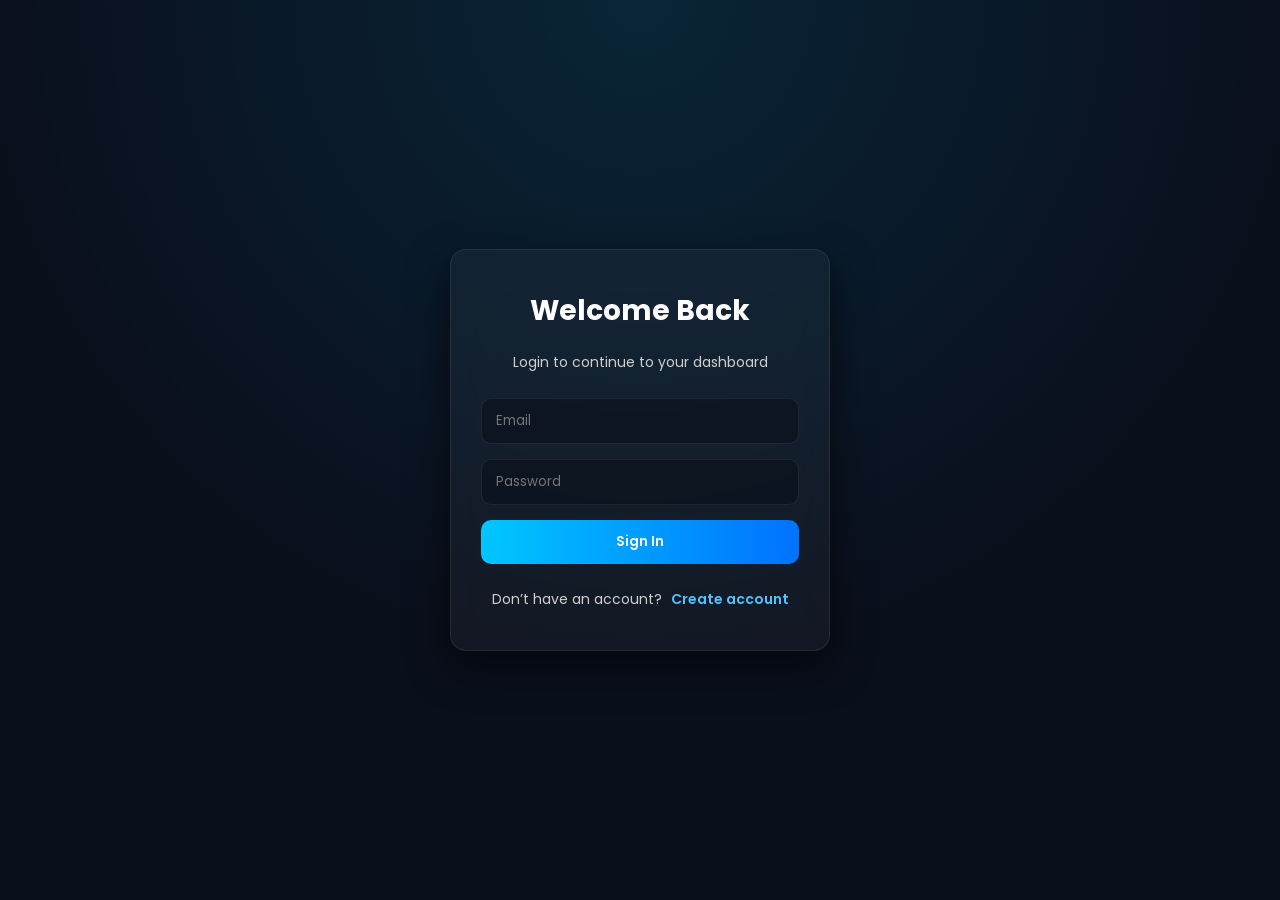
==== docs/index.html @ 25e762ab "Move frontend into docs for GitHub Pages" ====
<!DOCTYPE html>
<html lang="en">

<head>
  <meta charset="UTF-8">
  <meta name="viewport" content="width=device-width, initial-scale=1.0">
  <title>David Segwapa | Full-Stack Software Engineer</title>

  <link href="https://fonts.googleapis.com/css2?family=Poppins:wght@300;400;500;600;700&display=swap" rel="stylesheet">
  <link rel="stylesheet" href="styles.css">
</head>

<body>

<!-- ================= AUTH SCREEN ================= -->
<div id="authScreen" class="auth-body" style="display:flex;">

  <div class="auth-container">

    <!-- LOGIN -->
    <div class="auth-box" id="loginBox">

      <h2>Welcome Back</h2>
      <p class="auth-subtext">Login to continue to your dashboard</p>

      <input type="email" id="loginEmail" placeholder="Email">
      <input type="password" id="loginPassword" placeholder="Password">

      <button onclick="login()">Sign In</button>

      <div class="auth-switch">
        <p>
          Don’t have an account?
          <a href="#" onclick="showSignup()">Create account</a>
        </p>
      </div>

    </div>

    <!-- SIGNUP -->
    <div class="auth-box" id="signupBox" style="display:none;">

      <h2>Create Account</h2>
      <p class="auth-subtext">Join and start building with David</p>

      <input type="text" id="signupName" placeholder="Full Name">
      <input type="email" id="signupEmail" placeholder="Email">
      <input type="password" id="signupPassword" placeholder="Password">

      <button onclick="signup()">Create Account</button>

      <div class="auth-switch">
        <p>
          Already have an account?
          <a href="#" onclick="showLogin()">Sign in</a>
        </p>
      </div>

    </div>

  </div>
</div>

<!-- ================= MAIN SITE ================= -->
<div id="mainSite" style="display:none;">

<header>
  <div class="logo">
    <img src="Images/ChatGPT Image Mar 22, 2026, 08_32_22 PM.png" alt="DavidDev Logo">
  </div>

  <nav id="nav">
    <a href="#home">Home</a>
    <a href="#skills">Skills</a>
    <a href="#projects">Projects</a>
    <a href="#about">About</a>
    <a href="#expertise">Expertise</a>
    <a href="#hire">Contact</a>

    <a href="#" onclick="logout()">Logout</a>
  </nav>

  <div id="overlay"></div>
  <div class="menu-toggle" id="menu-toggle">☰</div>
</header>

<!-- HERO -->
<section class="hero" id="home">
  <div class="content">
    <p class="hero-intro">Hello, I'm</p>
    <h1 class="hero-name">David Segwapa</h1>
    <h2 class="hero-role">
      I am a <span id="typing"></span>
    </h2>

    <p class="scroll-text">
      I build scalable and efficient software solutions across web, desktop, and cloud platforms.
      With a Bachelor of Information Technology, I focus on building real-world systems that are fast, clean, and scalable.
    </p>

    <div class="cta">
      <a href="#hire" class="btn gradient">Hire Me</a>
      <a href="#" class="btn gradient" id="cvBtn">Download CV</a>
    </div>
  </div>

  <div class="scroll-indicator">↓ Scroll</div>
</section>

<!-- CV MODAL -->
<div id="cvModal" class="modal">
  <div class="modal-content">
    <span class="close">&times;</span>
    <h3>What would you like to do?</h3>
    <div class="modal-buttons">
      <a href="Documents/David Segwapa Resume.pdf" download class="btn gradient modal-btn">Download CV</a>
      <a href="Documents/David Segwapa Resume.pdf" target="_blank" class="btn gradient modal-btn">See CV</a>
    </div>
  </div>
</div>

<!-- SKILLS -->
<section class="skills-section" id="skills">

  <div class="skills-sidebar">
    <h2>Core Areas</h2>
    <a href="#core">Core Technologies</a>
    <a href="#fullstack">Full-Stack Development</a>
    <a href="#frontend">Frontend Development</a>
    <a href="#backend">Backend Systems & APIs</a>
    <a href="#data">Data & Databases</a>
    <a href="#hire">Contact</a>
  </div>

  <div class="skills-content">

    <!-- ✅ CORE AREA RESTORED EXACTLY -->
    <div class="skill-block" id="core">
      <h3>Core Technologies</h3>
      <p>
        I specialize in modern development technologies used in real-world software engineering environments. My foundation includes JavaScript, HTML, and CSS for building interactive and responsive user interfaces, along with C# and .NET for building structured backend systems and enterprise-level applications.<br><br>

        I also use Python for automation, scripting, and problem-solving tasks, which allows me to approach development from both frontend and backend perspectives. This combination helps me understand how full systems interact from user input to server processing and data storage.
      </p>
    </div>

    <!-- FULLSTACK -->
    <div class="skill-block" id="fullstack">
      <h3>Full-Stack Development</h3>
      <p>
        I develop complete end-to-end applications that connect frontend interfaces with backend systems and databases. My focus is on building applications that are functional, scalable, and maintainable.<br><br>

        Using Node.js and REST APIs, I ensure smooth communication between client-side applications and backend services. I structure my applications in a modular way so they are easy to expand, debug, and deploy in real-world environments.
      </p>
    </div>

    <!-- FRONTEND -->
    <div class="skill-block" id="frontend">
      <h3>Frontend Development (UI/UX)</h3>
      <p>
        I build modern, responsive, and visually appealing user interfaces using HTML, CSS, and JavaScript. My focus is on clean design, usability, and ensuring that applications work smoothly across all devices and screen sizes.<br><br>

        I pay close attention to layout structure, spacing, typography, and user experience. My goal is to create interfaces that feel intuitive, fast, and visually professional while maintaining strong performance.
      </p>
    </div>

    <!-- BACKEND -->
    <div class="skill-block" id="backend">
      <h3>Backend Systems & APIs</h3>
      <p>
        I design and develop backend systems using Node.js, C#, and .NET frameworks. These systems handle business logic, authentication, data processing, and communication between frontend and databases.<br><br>

        I build RESTful APIs that allow applications to communicate efficiently and securely. My backend approach focuses on performance, structure, scalability, and reliability in production environments.
      </p>
    </div>

    <!-- DATA -->
    <div class="skill-block" id="data">
      <h3>Data & Databases</h3>
      <p>
        I work with both structured and unstructured data using MySQL, SQL Server, and MongoDB. I design database structures that are optimized for performance, scalability, and data integrity.<br><br>

        In addition, I have experience with Power BI and data analysis, allowing me to transform raw data into meaningful insights and visual reports that support decision-making and business intelligence.
      </p>
    </div>

  </div>
</section>

<!-- ================= CONTACT (UNCHANGED EXACTLY) ================= -->
<section class="hire-section" id="hire">

  <div class="hire-container">

    <h2 class="hire-title">Hire David</h2>

    <p class="hire-value">
      Let’s build something impactful together — I’m ready when you are.
    </p>

    <div class="hire-status-card">
      <p>🟢 Available Now</p>
      <p>⏱️ Response Time: Usually within 24 hours</p>
      <p>📍 Pretoria, South Africa (Remote Friendly)</p>
    </div>

    <div class="hire-contact-buttons">
      <a href="mailto:kgothatsodavisegwapa2003@gmail.com?subject=Hiring Inquiry&body=Hi David,%0A%0AI’d like to work with you." class="btn gradient">
        Email Me
      </a>

      <a href="https://wa.me/27795946833" target="_blank" class="btn gradient">
        WhatsApp
      </a>

      <a href="https://linkedin.com" target="_blank" class="btn gradient">
        View LinkedIn
      </a>
    </div>

    <!-- SCHEDULE CALL (UNCHANGED EXACTLY) -->
    <div class="book-call-form-container">

      <form id="callForm" class="book-call-form">

        <h3>Schedule a Call</h3>

        <input type="text" id="callName" placeholder="Your Name" required>
        <input type="email" id="callEmail" placeholder="Your Email" required>

        <div class="form-row">
          <input type="date" id="callDate" required>
          <input type="time" id="callTime" required>
        </div>

        <button type="submit" class="btn gradient schedule-btn">
          Schedule Call
        </button>

      </form>

    </div>

  </div>

</section>

</div>

<script src="script.js"></script>

</body>
</html>
---- docs/styles.css ----
/* =========================
   BASE RESET + GLOBAL
========================= */
* {
  margin: 0;
  padding: 0;
  box-sizing: border-box;
  font-family: 'Poppins', sans-serif;
}

html {
  scroll-behavior: smooth;
  scroll-padding-top: 140px;
}

body {
  background: #0a0f1c;
  color: white;
  overflow-x: hidden;
}

/* =========================
   HEADER / NAVBAR (FIXED CENTER)
========================= */
header {
  display: flex;
  justify-content: space-between;
  align-items: center;
  padding: 25px 80px;
  position: fixed;
  width: 100%;
  z-index: 1002;
  background: rgba(10,15,28,0.6);
  backdrop-filter: blur(10px);
}

.logo {
  flex: 1;
}

.logo img {
  height: 50px;
  width: auto;
}

nav {
  display: flex;
  align-items: center;
  justify-content: center;
  flex: 1;
}

nav a {
  margin: 0 20px;
  text-decoration: none;
  color: #cfcfcf;
  font-size: 15px;
  transition: 0.3s;
}

nav a:hover {
  color: #00c6ff;
  transform: translateX(5px);
}

.buttons {
  flex: 1;
  display: flex;
  justify-content: flex-end;
}

.btn {
  padding: 10px 24px;
  border-radius: 10px;
  border: 1px solid rgba(255,255,255,0.3);
  background: transparent;
  color: white;
  text-decoration: none;
  transition: 0.3s;
}

.btn.primary {
  background: linear-gradient(45deg, #00c6ff, #0072ff);
  border: none;
}

.btn:hover {
  transform: translateY(-3px);
  box-shadow: 0 6px 16px rgba(0,0,0,0.4);
}

.menu-toggle {
  display: none;
  font-size: 26px;
  cursor: pointer;
  color: #fff;
  z-index: 1003;
}

/* =========================
   HERO SECTION
========================= */
.hero {
  height: 100vh;
  display: flex;
  align-items: center;
  justify-content: center;
  text-align: center;
  background: url('Images/4k-tech-ulcajgzzc25jlrgi.jpg') no-repeat center/cover;
  position: relative;
  padding: 20px;
}

.hero::after {
  content: '';
  position: absolute;
  inset: 0;
  background: rgba(0,0,0,0.75);
}

.content {
  position: relative;
  z-index: 2;
  max-width: 900px;
  display: flex;
  flex-direction: column;
  align-items: center;
  gap: 25px;
}

.hero-intro {
  font-size: 16px;
  color: #ccc;
}

.hero-name {
  font-size: 72px;
}

.hero-role {
  font-size: 36px;
}

#typing {
  display: inline-block;
  width: 18ch;
  max-width: 100%;
  text-align: left;
  white-space: nowrap;
  font-weight: 600;
}

.content p {
  font-size: 18px;
  color: #dcdcdc;
  line-height: 1.8;
  max-width: 700px;
}

.cta {
  display: flex;
  gap: 15px;
  justify-content: center;
}

.btn.gradient {
  background: linear-gradient(135deg, #4fc3ff, #1e90ff);
  color: white;
  padding: 12px 18px;
  border-radius: 8px;
  border: none;
  font-weight: 500;
  min-width: 140px;
  text-align: center;
  transition: 0.3s;
}

.btn.gradient:hover {
  transform: translateY(-2px);
  box-shadow: 0 0 18px rgba(79, 195, 255, 0.4);
}

.scroll-indicator {
  position: absolute;
  bottom: 20px;
  left: 50%;
  transform: translateX(-50%);
  opacity: 0.8;
  font-size: 14px;
}

/* =========================
   SKILLS SECTION
========================= */
.skills-section {
  display: flex;
  gap: 80px;
  max-width: 1600px;
  margin: 0 auto;
  padding: 120px 5%;
  align-items: flex-start;
  justify-content: center;
}

/* CLEAN SIDEBAR */
.skills-sidebar {
  position: sticky;
  top: 160px;
  min-width: 260px;
  background: transparent;
  border-radius: 0;
  padding: 0;
  box-shadow: none;
}

.skills-sidebar h2 {
  font-size: 20px;
  margin-bottom: 20px;
  color: #00c6ff;
}

.skills-sidebar a {
  display: block;
  padding: 10px 0;
  color: #cfcfcf;
  text-decoration: none;
  transition: 0.3s;
}

.skills-sidebar a:hover {
  color: #fff;
  transform: translateX(10px);
}

.skills-sidebar a.active {
  color: #00c6ff;
  font-weight: 600;
  transform: translateX(10px);
}

/* CONTENT */
.skills-content {
  flex: 1;
  display: flex;
  flex-direction: column;
  align-items: center;
}

.skill-block {
  width: 100%;
  max-width: 900px;
  margin-bottom: 100px;
  padding-bottom: 60px;
  border-bottom: 1px solid rgba(255,255,255,0.08);
  opacity: 0;
  transform: translateY(40px);
  transition: 0.8s ease;
}

.skill-block.show {
  opacity: 1;
  transform: translateY(0);
}

.skill-block h3 {
  font-size: 30px;
  margin-bottom: 20px;
}

.skill-block p {
  font-size: 16px;
  line-height: 1.9;
  color: #dcdcdc;
}

/* =========================
   SCROLL PROGRESS BAR
========================= */
body::before {
  content: "";
  position: fixed;
  top: 0;
  left: 0;
  width: 4px;
  height: var(--scroll, 0%);
  background: linear-gradient(180deg, #00c6ff, #0072ff);
  z-index: 9999;
}

/* =========================
   MODAL POPUP
========================= */
.modal {
  display: none; /* hidden by default */
  position: fixed;
  z-index: 2000;
  left: 0;
  top: 0;
  width: 100%;
  height: 100%;
  overflow: auto;
  background: rgba(0,0,0,0.7);
  backdrop-filter: blur(5px);
}

.modal-content {
  background-color: #0a0f1ca8;
  margin: auto; /* vertically & horizontally centered */
  top: 50%;
  transform: translateY(0);
  padding: 30px 20px;
  border-radius: 12px;
  width: 90%;
  max-width: 400px;
  text-align: center;
  color: white;
  box-shadow: 0 10px 40px rgba(0,0,0,0.6);
}

.modal-content h3 {
  margin-bottom: 25px;
  color: #ffffff;
}

.modal-buttons {
  display: flex;
  flex-direction: row;
  gap: 15px;
  justify-content: center;
}

.modal-buttons a {
  text-decoration: none;
  padding: 12px;
  border-radius: 8px;
  background: linear-gradient(135deg, #4fc3ff, #1e90ff);
  color: white;
  font-weight: 500;
  flex: 1; /* equal width */
  text-align: center;
  transition: 0.3s;
}

.modal-buttons a:hover {
  transform: translateY(-2px);
  box-shadow: 0 0 18px rgba(79,195,255,0.4);
}

.close {
  position: absolute;
  top: 15px;
  right: 20px;
  font-size: 28px;
  font-weight: bold;
  color: #fff;
  cursor: pointer;
}

/* =========================
   MOBILE STYLES
========================= */
@media(max-width: 900px){
  header {
    padding: 20px;
  }

  .menu-toggle {
    display: block;
  }

  .buttons {
    display: none;
  }

  nav {
    position: fixed;
    top: 60px;
    right: -60%;
    width: 60%;
    max-width: 150px;
    height: auto;
    background: rgba(10, 15, 28, 0.973);
    backdrop-filter: blur(10px);
    flex-direction: column;
    align-items: flex-start;
    padding: 40px 20px;
    margin-top: 37px;
    transition: right 0.35s ease;
    border-radius: 15px 0 0 15px;
    z-index: 1003;
  }

  nav.active {
    right: 0;
  }

  nav a {
    margin: 15px 0;
    font-size: 18px;
  }

  .hero-name {
    font-size: 42px;
  }

  .hero-role {
    font-size: 22px;
  }

  .content p {
    font-size: 15px;
  }

  .cta {
    flex-direction: row;
    justify-content: center;
    gap: 10px;
  }

  .cta .btn {
    padding: 10px 14px;
    font-size: 14px;
    min-width: 120px;
  }

  .skills-section {
    flex-direction: column;
    padding: 100px 6%;
  }

  .skills-sidebar {
    display: none;
  }

  /* Modal adjustments */
  .modal-content {
    width: 95%;
    max-width: 350px;
    padding: 25px 15px;
  }

  .modal-buttons a {
    padding: 10px;
    font-size: 14px;
  }

  .modal-buttons {
    flex-direction: row;
  }
}

/* =========================
   HIRE SECTION (UPGRADED PREMIUM UI - FINAL FIXED)
========================= */

.hire-section {
  padding: 140px 5%;
  display: flex;
  justify-content: center;
  background: radial-gradient(circle at top, rgba(0,198,255,0.08), transparent 60%);
}

.hire-container {
  max-width: 900px;
  width: 100%;
  text-align: center;
  animation: fadeUp 0.8s ease forwards;
}

/* TITLE */
.hire-title {
  font-size: 46px;
  margin-bottom: 15px;
  letter-spacing: 1px;
}

/* VALUE TEXT */
.hire-value {
  font-size: 17px;
  line-height: 1.8;
  color: #d6d6d6;
  max-width: 750px;
  margin: 0 auto 25px auto;
}

/* STATUS CARD */
.hire-status-card {
  margin: 25px auto;
  padding: 18px 20px;
  max-width: 420px;
  border-radius: 14px;
  background: rgba(255,255,255,0.04);
  border: 1px solid rgba(255,255,255,0.08);
  backdrop-filter: blur(12px);
  box-shadow: 0 8px 25px rgba(0,0,0,0.35);
  animation: fadeUp 1s ease forwards;
}

.hire-status-card p {
  margin: 6px 0;
  font-size: 14px;
  color: #eaeaea;
}

/* CONTACT BUTTONS */
.hire-contact-buttons {
  display: flex;
  justify-content: center;
  gap: 15px;
  flex-wrap: wrap;
  margin: 35px 0;
}

.hire-contact-buttons a {
  transition: 0.3s ease;
}

.hire-contact-buttons a:hover {
  transform: translateY(-4px);
  box-shadow: 0 0 20px rgba(79, 195, 255, 0.35);
}

/* =========================
   FORM WRAPPER (CENTERING + SPACING FIX)
========================= */

.book-call-form-container {
  display: flex;
  justify-content: center;
  margin-top: 40px;
  padding: 0 20px; /* better side spacing */
}

/* FORM CARD */
.book-call-form {
  width: 100%;
  max-width: 650px;
  padding: 34px 30px;

  border-radius: 16px;
  background: rgba(255,255,255,0.03);
  border: 1px solid rgba(255,255,255,0.08);
  backdrop-filter: blur(14px);
  box-shadow: 0 10px 35px rgba(0,0,0,0.4);

  display: flex;
  flex-direction: column;
  gap: 16px;
  margin: 0 auto;
}

/* FORM TITLE */
.book-call-form h3 {
  margin-bottom: 6px;
  color: #ffffff;
  font-size: 22px;
}

/* INPUTS */
.book-call-form input {
  width: 100%;
  padding: 13px 16px;
  border-radius: 10px;

  border: 1px solid rgba(255,255,255,0.08);
  background: rgba(10,15,28,0.6);

  color: white;
  caret-color: white;

  outline: none;
  font-size: 14px;
  transition: 0.3s ease;
}

/* INPUT FOCUS */
.book-call-form input:focus {
  border-color: #4fc3ff;
  box-shadow: 0 0 10px rgba(79,195,255,0.25);
}

/* DATE + TIME ROW */
.form-row {
  display: flex;
  gap: 14px;
}

.form-row input {
  flex: 1;
}

/* =========================
   FIX CALENDAR + CLOCK ICON (WHITE)
========================= */

input[type="date"],
input[type="time"] {
  color-scheme: dark;
}

/* STRONG ICON FIX */
input[type="date"]::-webkit-calendar-picker-indicator,
input[type="time"]::-webkit-calendar-picker-indicator {
  filter: invert(1) brightness(2);
  opacity: 1;
  cursor: pointer;
}

/* BUTTON */
.schedule-btn {
  padding: 13px;
  margin-top: 6px;

  border-radius: 10px;
  border: none;

  cursor: pointer;
  background: linear-gradient(90deg, #00c6ff, #0072ff);
  color: white;

  font-weight: 600;
  transition: 0.3s ease;
}

.schedule-btn:hover {
  transform: scale(1.02);
  box-shadow: 0 0 15px rgba(0,198,255,0.3);
}

/* FINAL CTA */
.hire-final-cta {
  margin-top: 40px;
  font-size: 16px;
  color: #cfcfcf;
  font-style: italic;
}

/* =========================
   ANIMATIONS
========================= */

@keyframes fadeUp {
  from {
    opacity: 0;
    transform: translateY(20px);
  }
  to {
    opacity: 1;
    transform: translateY(0);
  }
}

/* =========================
   MOBILE RESPONSIVE
========================= */

@media (max-width: 600px) {
  .hire-title {
    font-size: 32px;
  }

  .hire-value {
    font-size: 15px;
  }

  .form-row {
    flex-direction: column;
  }

  .book-call-form {
    padding: 24px;
    max-width: 100%;
  }
}

html {
  scroll-behavior: smooth;
}

/* =========================
   AUTH SYSTEM (PROFESSIONAL UI)
========================= */

.auth-body {
  min-height: 100vh;
  display: flex;
  justify-content: center;
  align-items: center;

  background: radial-gradient(circle at top, rgba(0,198,255,0.12), transparent 60%),
              #0a0f1c;
  font-family: 'Poppins', sans-serif;
}

/* CONTAINER */
.auth-container {
  width: 100%;
  max-width: 420px;
  padding: 20px;
}

/* CARD */
.auth-box {
  background: rgba(255,255,255,0.04);
  border: 1px solid rgba(255,255,255,0.08);
  backdrop-filter: blur(14px);

  padding: 40px 30px;
  border-radius: 16px;

  box-shadow: 0 15px 40px rgba(0,0,0,0.6);

  display: flex;
  flex-direction: column;
  gap: 15px;

  text-align: center;

  animation: fadeUp 0.6s ease;
}

/* TITLES */
.auth-box h2 {
  font-size: 28px;
  color: #ffffff;
  margin-bottom: 5px;
}

.auth-subtext {
  font-size: 14px;
  color: #cfcfcf;
  margin-bottom: 10px;
}

/* INPUTS */
.auth-box input {
  width: 100%;
  padding: 12px 14px;

  border-radius: 10px;
  border: 1px solid rgba(255,255,255,0.08);

  background: rgba(10,15,28,0.6);
  color: white;

  outline: none;
  transition: 0.3s ease;
}

.auth-box input:focus {
  border-color: #4fc3ff;
  box-shadow: 0 0 10px rgba(79,195,255,0.25);
}

/* BUTTON */
.auth-box button {
  padding: 12px;
  border-radius: 10px;
  border: none;

  cursor: pointer;

  background: linear-gradient(90deg, #00c6ff, #0072ff);
  color: white;

  font-weight: 600;
  transition: 0.3s ease;
}

.auth-box button:hover {
  transform: translateY(-2px);
  box-shadow: 0 0 18px rgba(0,198,255,0.35);
}

/* SWITCH TEXT */
.auth-switch {
  margin-top: 10px;
  font-size: 14px;
  color: #cfcfcf;
}

.auth-switch a {
  color: #4fc3ff;
  text-decoration: none;
  font-weight: 600;
  margin-left: 5px;
  transition: 0.3s;
}

.auth-switch a:hover {
  color: #00c6ff;
  text-decoration: underline;
}

/* ANIMATION */
@keyframes fadeUp {
  from {
    opacity: 0;
    transform: translateY(20px);
  }
  to {
    opacity: 1;
    transform: translateY(0);
  }
}

/* MOBILE */
@media (max-width: 500px) {
  .auth-box {
    padding: 30px 20px;
  }
}

.logout-btn {
  margin-left: 10px;
  background: transparent;
  border: 1px solid rgba(255,255,255,0.3);
  color: white;
  padding: 10px 18px;
  border-radius: 10px;
  cursor: pointer;
  transition: 0.3s;
}

.logout-btn:hover {
  background: rgba(255,255,255,0.1);
  transform: translateY(-2px);
  box-shadow: 0 6px 16px rgba(0,0,0,0.4);
}
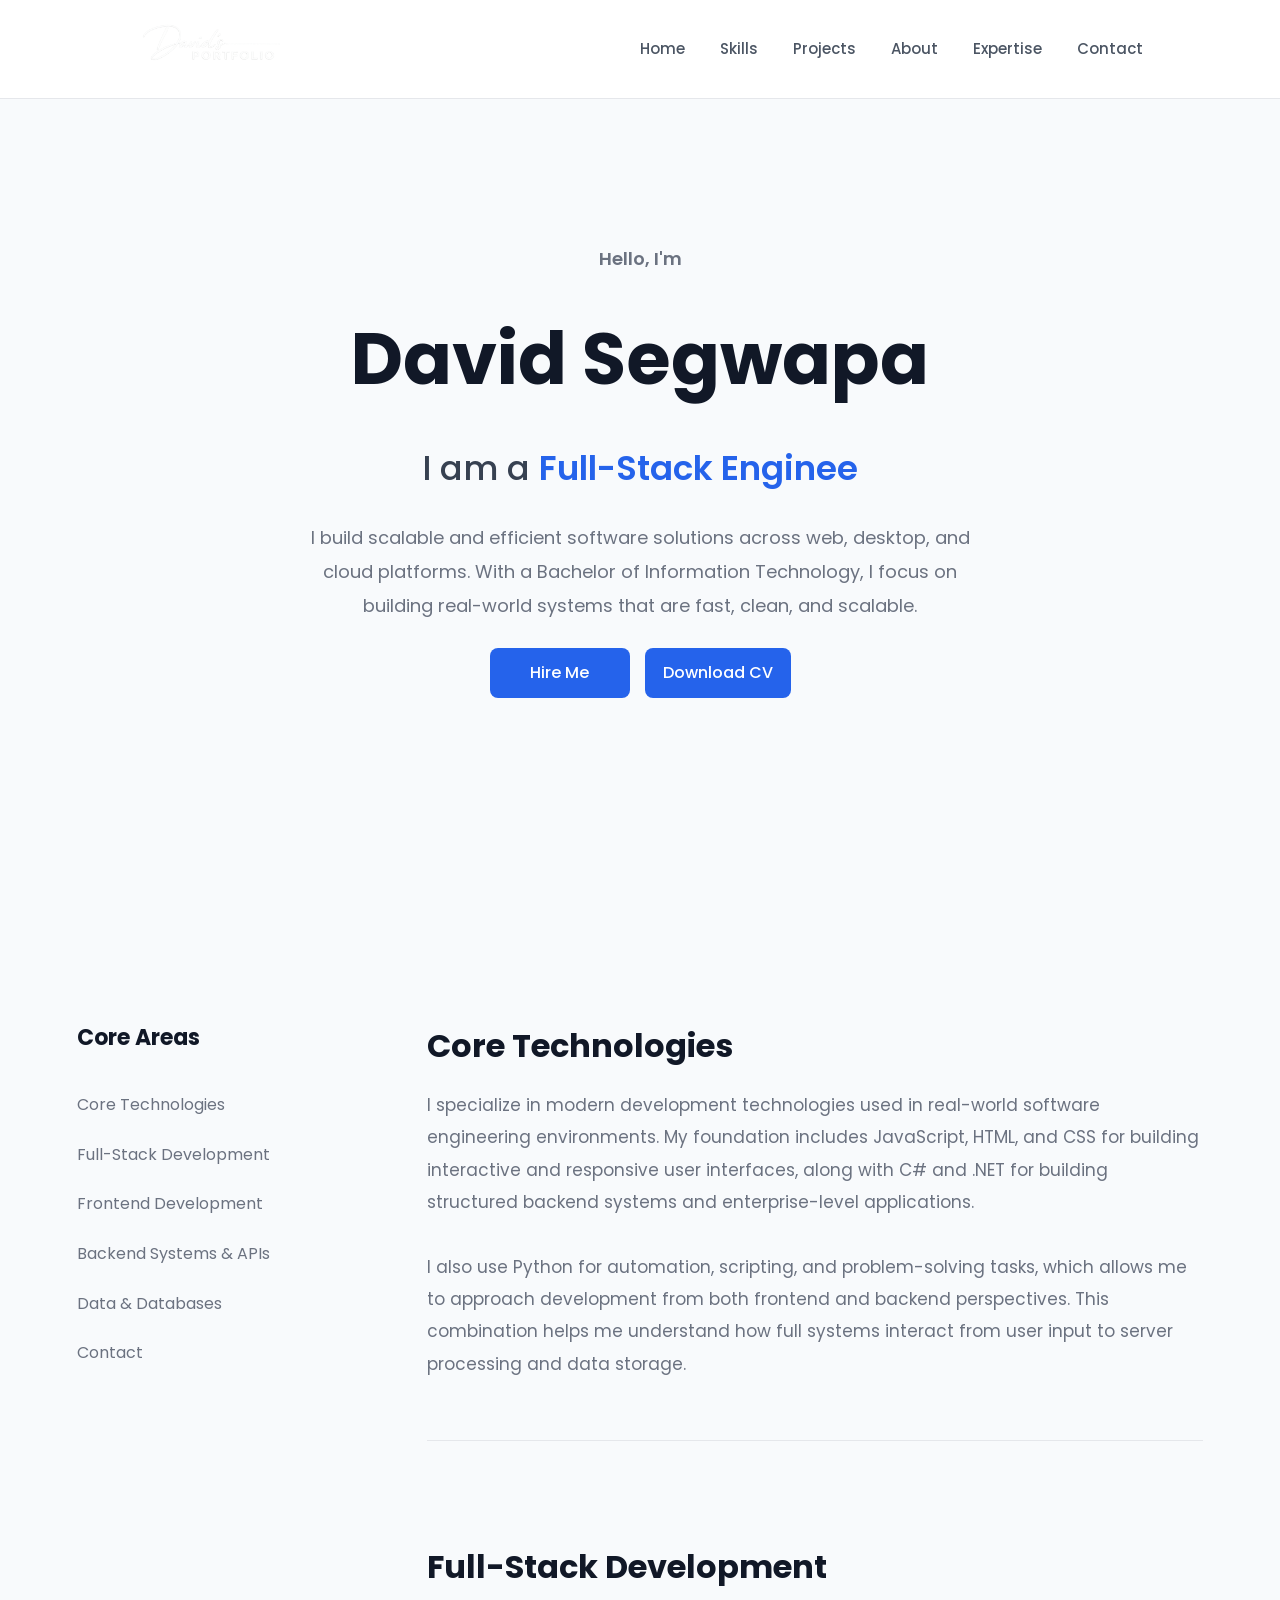
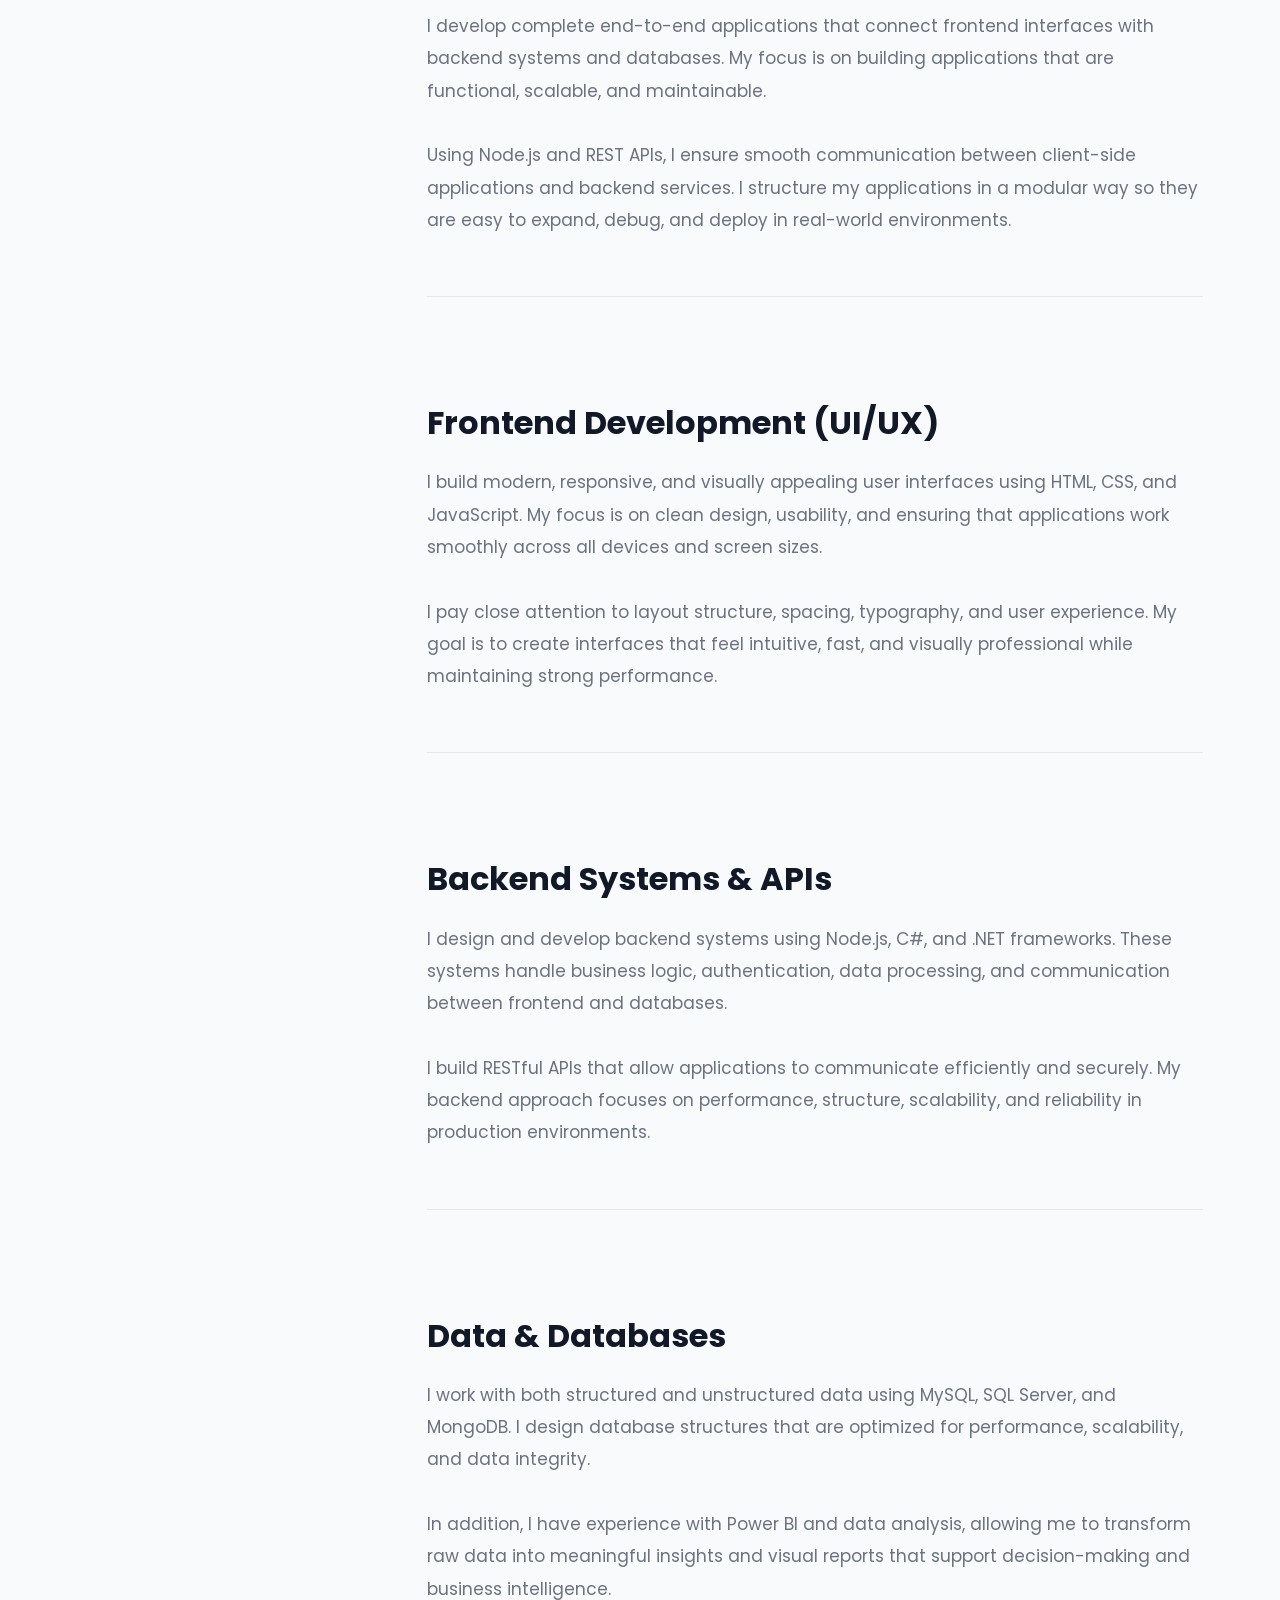
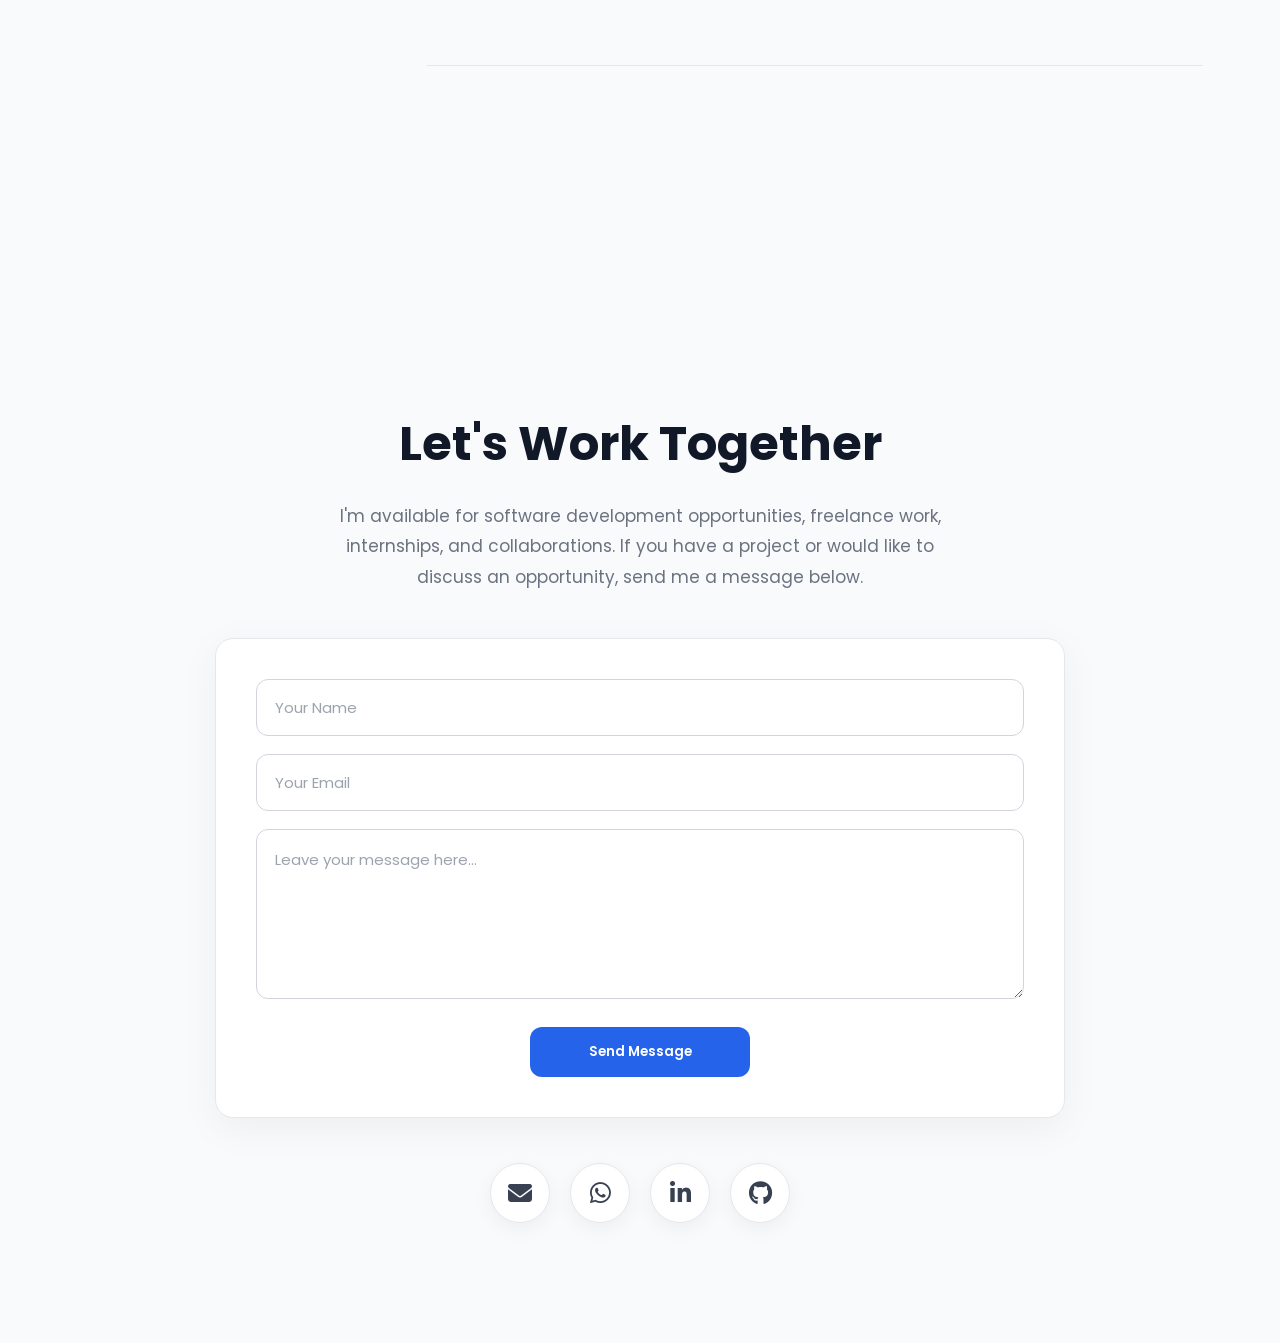
==== commit c5cdafaa: "Updated portfolio" ====
--- a/docs/index.html
+++ b/docs/index.html
@@ -1,68 +1,19 @@
 <!DOCTYPE html>
 <html lang="en">
-
 <head>
   <meta charset="UTF-8">
   <meta name="viewport" content="width=device-width, initial-scale=1.0">
   <title>David Segwapa | Full-Stack Software Engineer</title>
 
   <link href="https://fonts.googleapis.com/css2?family=Poppins:wght@300;400;500;600;700&display=swap" rel="stylesheet">
-  <link rel="stylesheet" href="styles.css">
+  <link rel="stylesheet"href="https://cdnjs.cloudflare.com/ajax/libs/font-awesome/6.7.2/css/all.min.css">
+  <link
+    id="theme-style"
+    rel="stylesheet"
+    href="CSS/styles.css">
 </head>
 
 <body>
-
-<!-- ================= AUTH SCREEN ================= -->
-<div id="authScreen" class="auth-body" style="display:flex;">
-
-  <div class="auth-container">
-
-    <!-- LOGIN -->
-    <div class="auth-box" id="loginBox">
-
-      <h2>Welcome Back</h2>
-      <p class="auth-subtext">Login to continue to your dashboard</p>
-
-      <input type="email" id="loginEmail" placeholder="Email">
-      <input type="password" id="loginPassword" placeholder="Password">
-
-      <button onclick="login()">Sign In</button>
-
-      <div class="auth-switch">
-        <p>
-          Don’t have an account?
-          <a href="#" onclick="showSignup()">Create account</a>
-        </p>
-      </div>
-
-    </div>
-
-    <!-- SIGNUP -->
-    <div class="auth-box" id="signupBox" style="display:none;">
-
-      <h2>Create Account</h2>
-      <p class="auth-subtext">Join and start building with David</p>
-
-      <input type="text" id="signupName" placeholder="Full Name">
-      <input type="email" id="signupEmail" placeholder="Email">
-      <input type="password" id="signupPassword" placeholder="Password">
-
-      <button onclick="signup()">Create Account</button>
-
-      <div class="auth-switch">
-        <p>
-          Already have an account?
-          <a href="#" onclick="showLogin()">Sign in</a>
-        </p>
-      </div>
-
-    </div>
-
-  </div>
-</div>
-
-<!-- ================= MAIN SITE ================= -->
-<div id="mainSite" style="display:none;">
 
 <header>
   <div class="logo">
@@ -76,14 +27,12 @@
     <a href="#about">About</a>
     <a href="#expertise">Expertise</a>
     <a href="#hire">Contact</a>
-
-    <a href="#" onclick="logout()">Logout</a>
-  </nav>
+    
 
   <div id="overlay"></div>
+
   <div class="menu-toggle" id="menu-toggle">☰</div>
 </header>
-
 <!-- HERO -->
 <section class="hero" id="home">
   <div class="content">
@@ -104,7 +53,6 @@
     </div>
   </div>
 
-  <div class="scroll-indicator">↓ Scroll</div>
 </section>
 
 <!-- CV MODAL -->
@@ -129,57 +77,49 @@
     <a href="#frontend">Frontend Development</a>
     <a href="#backend">Backend Systems & APIs</a>
     <a href="#data">Data & Databases</a>
+
+    <!-- FIXED -->
     <a href="#hire">Contact</a>
   </div>
 
   <div class="skills-content">
 
-    <!-- ✅ CORE AREA RESTORED EXACTLY -->
     <div class="skill-block" id="core">
       <h3>Core Technologies</h3>
       <p>
         I specialize in modern development technologies used in real-world software engineering environments. My foundation includes JavaScript, HTML, and CSS for building interactive and responsive user interfaces, along with C# and .NET for building structured backend systems and enterprise-level applications.<br><br>
-
         I also use Python for automation, scripting, and problem-solving tasks, which allows me to approach development from both frontend and backend perspectives. This combination helps me understand how full systems interact from user input to server processing and data storage.
       </p>
     </div>
 
-    <!-- FULLSTACK -->
     <div class="skill-block" id="fullstack">
       <h3>Full-Stack Development</h3>
       <p>
         I develop complete end-to-end applications that connect frontend interfaces with backend systems and databases. My focus is on building applications that are functional, scalable, and maintainable.<br><br>
-
         Using Node.js and REST APIs, I ensure smooth communication between client-side applications and backend services. I structure my applications in a modular way so they are easy to expand, debug, and deploy in real-world environments.
       </p>
     </div>
 
-    <!-- FRONTEND -->
     <div class="skill-block" id="frontend">
       <h3>Frontend Development (UI/UX)</h3>
       <p>
         I build modern, responsive, and visually appealing user interfaces using HTML, CSS, and JavaScript. My focus is on clean design, usability, and ensuring that applications work smoothly across all devices and screen sizes.<br><br>
-
         I pay close attention to layout structure, spacing, typography, and user experience. My goal is to create interfaces that feel intuitive, fast, and visually professional while maintaining strong performance.
       </p>
     </div>
 
-    <!-- BACKEND -->
     <div class="skill-block" id="backend">
       <h3>Backend Systems & APIs</h3>
       <p>
         I design and develop backend systems using Node.js, C#, and .NET frameworks. These systems handle business logic, authentication, data processing, and communication between frontend and databases.<br><br>
-
         I build RESTful APIs that allow applications to communicate efficiently and securely. My backend approach focuses on performance, structure, scalability, and reliability in production environments.
       </p>
     </div>
 
-    <!-- DATA -->
     <div class="skill-block" id="data">
       <h3>Data & Databases</h3>
       <p>
         I work with both structured and unstructured data using MySQL, SQL Server, and MongoDB. I design database structures that are optimized for performance, scalability, and data integrity.<br><br>
-
         In addition, I have experience with Power BI and data analysis, allowing me to transform raw data into meaningful insights and visual reports that support decision-making and business intelligence.
       </p>
     </div>
@@ -187,65 +127,80 @@
   </div>
 </section>
 
-<!-- ================= CONTACT (UNCHANGED EXACTLY) ================= -->
 <section class="hire-section" id="hire">
 
   <div class="hire-container">
 
-    <h2 class="hire-title">Hire David</h2>
+    <h2 class="hire-title">Let's Work Together</h2>
 
     <p class="hire-value">
-      Let’s build something impactful together — I’m ready when you are.
+      I'm available for software development opportunities, freelance work,
+      internships, and collaborations. If you have a project or would like
+      to discuss an opportunity, send me a message below.
     </p>
 
-    <div class="hire-status-card">
-      <p>🟢 Available Now</p>
-      <p>⏱️ Response Time: Usually within 24 hours</p>
-      <p>📍 Pretoria, South Africa (Remote Friendly)</p>
-    </div>
-
-    <div class="hire-contact-buttons">
-      <a href="mailto:kgothatsodavisegwapa2003@gmail.com?subject=Hiring Inquiry&body=Hi David,%0A%0AI’d like to work with you." class="btn gradient">
-        Email Me
-      </a>
-
-      <a href="https://wa.me/27795946833" target="_blank" class="btn gradient">
-        WhatsApp
-      </a>
-
-      <a href="https://linkedin.com" target="_blank" class="btn gradient">
-        View LinkedIn
-      </a>
-    </div>
-
-    <!-- SCHEDULE CALL (UNCHANGED EXACTLY) -->
-    <div class="book-call-form-container">
-
-      <form id="callForm" class="book-call-form">
-
-        <h3>Schedule a Call</h3>
-
-        <input type="text" id="callName" placeholder="Your Name" required>
-        <input type="email" id="callEmail" placeholder="Your Email" required>
-
-        <div class="form-row">
-          <input type="date" id="callDate" required>
-          <input type="time" id="callTime" required>
-        </div>
-
-        <button type="submit" class="btn gradient schedule-btn">
-          Schedule Call
-        </button>
-
-      </form>
-
-    </div>
-
+    <form id="contactForm" class="contact-form">
+
+      <input
+        type="text"
+        id="contactName"
+        placeholder="Your Name"
+        required>
+
+      <input
+        type="email"
+        id="contactEmail"
+        placeholder="Your Email"
+        required>
+
+      <textarea
+        id="contactMessage"
+        placeholder="Leave your message here..."
+        required></textarea>
+
+      <button type="submit" class="btn gradient">
+        Send Message
+      </button>
+
+    </form>
+
+    <div class="contact-icons">
+
+    <a href="mailto:kgothatsodavisegwapa2003@gmail.com"
+       title="Email">
+
+        <i class="fa-solid fa-envelope"></i>
+
+    </a>
+
+    <a href="https://wa.me/27662338824"
+       target="_blank"
+       title="WhatsApp">
+
+        <i class="fa-brands fa-whatsapp"></i>
+
+    </a>
+
+    <a href="https://linkedin.com/in/david-segwapa-05a759346"
+       target="_blank"
+       title="LinkedIn">
+
+        <i class="fa-brands fa-linkedin-in"></i>
+
+    </a>
+
+    <a href="https://github.com/davidsegwapa"
+       target="_blank"
+       title="GitHub">
+
+        <i class="fa-brands fa-github"></i>
+
+    </a>
+
+</div>
   </div>
 
 </section>
-
-</div>
 
 <script src="script.js"></script>
 
--- a/docs/CSS/styles.css
+++ b/docs/CSS/styles.css
@@ -0,0 +1,814 @@
+/* =========================
+   BASE RESET + GLOBAL
+========================= */
+*{
+    margin:0;
+    padding:0;
+    box-sizing:border-box;
+    font-family:'Poppins',sans-serif;
+}
+
+html{
+    scroll-behavior:smooth;
+    scroll-padding-top:100px;
+}
+
+body{
+    background:#f8fafc;
+    color:#1f2937;
+    overflow-x:hidden;
+    line-height:1.6;
+}
+
+/* =========================
+   HEADER / NAVBAR
+========================= */
+
+header{
+    position:fixed;
+    top:0;
+    left:0;
+    width:100%;
+    z-index:1000;
+
+    display:flex;
+    justify-content:space-between;
+    align-items:center;
+
+    padding:20px 8%;
+
+    background:rgba(255,255,255,.92);
+    backdrop-filter:blur(18px);
+
+    border-bottom:1px solid #e5e7eb;
+}
+
+.logo{
+    flex:1;
+}
+
+.logo img{
+    height:50px;
+    width:auto;
+}
+
+nav{
+    flex:1;
+    display:flex;
+    justify-content:center;
+    align-items:center;
+    gap:35px;
+}
+
+nav a{
+    text-decoration:none;
+    color:#4b5563;
+    font-size:15px;
+    font-weight:500;
+    transition:.3s;
+}
+
+nav a:hover{
+    color:#2563eb;
+}
+
+.buttons{
+    flex:1;
+    display:flex;
+    justify-content:flex-end;
+}
+
+.menu-toggle{
+    display:none;
+    font-size:28px;
+    color:#1f2937;
+    cursor:pointer;
+}
+
+/* =========================
+   BUTTONS
+========================= */
+
+.btn{
+    text-decoration:none;
+
+    padding:12px 24px;
+
+    border-radius:10px;
+
+    transition:.3s;
+
+    font-weight:500;
+
+    border:1px solid #d1d5db;
+
+    color:#374151;
+
+    background:white;
+}
+
+.btn:hover{
+
+    transform:translateY(-3px);
+
+    box-shadow:0 10px 25px rgba(0,0,0,.08);
+}
+
+.btn.primary,
+.btn.gradient{
+    background:#2563eb;
+    color:white;
+    border:none;
+
+    display:flex;
+    justify-content:center;
+    align-items:center;
+}
+
+.btn.primary:hover,
+.btn.gradient:hover{
+
+    background:#1d4ed8;
+}
+
+/* =========================
+   HERO
+========================= */
+
+.hero{
+
+    min-height:100vh;
+
+    display:flex;
+
+    justify-content:center;
+
+    align-items:center;
+
+    text-align:center;
+
+    padding:120px 20px 80px;
+
+    background:#f8fafc;
+}
+
+.hero::after{
+
+    display:none;
+}
+
+.content{
+
+    position:relative;
+
+    z-index:2;
+
+    max-width:900px;
+
+    display:flex;
+
+    flex-direction:column;
+
+    gap:25px;
+
+    align-items:center;
+}
+
+.hero-intro{
+
+    color:#2563eb;
+
+    font-size:16px;
+
+    font-weight:600;
+}
+
+.hero-name{
+
+    font-size:72px;
+
+    color:#111827;
+
+    font-weight:700;
+}
+
+.hero-role{
+
+    font-size:34px;
+
+    color:#374151;
+
+    font-weight:500;
+}
+
+#typing{
+
+    color:#2563eb;
+
+    font-weight:600;
+}
+
+.content p{
+
+    color:#6b7280;
+
+    max-width:700px;
+
+    font-size:18px;
+
+    line-height:1.9;
+}
+
+.cta {
+    display: flex;
+    gap: 15px;
+    justify-content: center;
+    flex-wrap: wrap;
+}
+
+.cta .btn {
+    display: flex;
+    justify-content: center;
+    align-items: center;
+
+    padding: 12px 18px;
+    min-width: 140px;
+
+    border-radius: 8px;
+    text-align: center;
+}
+
+.scroll-indicator{
+
+    color:#9ca3af;
+
+    bottom:35px;
+}
+
+/* =========================
+   SKILLS
+========================= */
+
+.skills-section{
+
+    display:flex;
+
+    gap:90px;
+
+    max-width:1500px;
+
+    margin:auto;
+
+    padding:120px 6%;
+}
+
+.skills-sidebar{
+    position:sticky;
+    top:160px;
+
+    align-self:flex-start;
+
+    min-width:260px;
+
+    height:max-content;
+}
+
+.skills-sidebar h2{
+
+    color:#111827;
+
+    margin-bottom:25px;
+
+    font-size:22px;
+}
+
+.skills-sidebar a{
+
+    display:block;
+
+    text-decoration:none;
+
+    color:#6b7280;
+
+    padding:12px 0;
+
+    transition:.3s;
+}
+
+.skills-sidebar a:hover{
+
+    color:#2563eb;
+
+    transform:translateX(8px);
+}
+
+.skills-sidebar a.active{
+
+    color:#2563eb;
+
+    font-weight:600;
+
+    transform:translateX(8px);
+}
+
+.skills-content{
+
+    flex:1;
+}
+
+.skill-block{
+
+    max-width:900px;
+
+    margin-bottom:100px;
+
+    padding-bottom:60px;
+
+    border-bottom:1px solid #e5e7eb;
+
+    opacity:0;
+
+    transform:translateY(40px);
+
+    transition:.8s;
+}
+
+.skill-block.show{
+
+    opacity:1;
+
+    transform:translateY(0);
+}
+
+.skill-block h3{
+
+    font-size:32px;
+
+    color:#111827;
+
+    margin-bottom:18px;
+}
+
+.skill-block p{
+
+    color:#6b7280;
+
+    line-height:1.9;
+
+    font-size:17px;
+}
+
+/* =========================
+   SCROLL BAR
+========================= */
+
+body::before{
+
+    content:"";
+
+    position:fixed;
+
+    top:0;
+
+    left:0;
+
+    width:4px;
+
+    height:var(--scroll,0%);
+
+    background:#2563eb;
+
+    z-index:9999;
+}
+
+/* =========================
+   MODAL
+========================= */
+
+.modal{
+
+    display:none;
+
+    position:fixed;
+
+    inset:0;
+
+    z-index:2000;
+
+    background:rgba(0,0,0,.35);
+
+    backdrop-filter:blur(6px);
+}
+
+.modal-content{
+
+    margin:auto;
+
+    width:90%;
+
+    max-width:420px;
+
+    background:white;
+
+    color:#374151;
+
+    border-radius:16px;
+
+    padding:35px;
+
+    text-align:center;
+
+    box-shadow:0 20px 50px rgba(0,0,0,.12);
+}
+
+.modal-content h3{
+
+    color:#111827;
+
+    margin-bottom:25px;
+}
+
+.modal-buttons{
+
+    display:flex;
+
+    gap:15px;
+}
+
+.modal-buttons a{
+
+    flex:1;
+
+    text-decoration:none;
+
+    padding:12px;
+
+    border-radius:10px;
+
+    background:#2563eb;
+
+    color:white;
+
+    transition:.3s;
+}
+
+.modal-buttons a:hover{
+
+    background:#1d4ed8;
+}
+
+.close{
+
+    position:absolute;
+
+    top:18px;
+
+    right:22px;
+
+    font-size:28px;
+
+    color:#6b7280;
+
+    cursor:pointer;
+}
+
+/* =========================
+   MOBILE
+========================= */
+
+@media(max-width:900px){
+
+header{
+    padding:18px 20px;
+}
+
+.menu-toggle{
+    display:block;
+}
+
+.buttons{
+    display:none;
+}
+
+nav{
+
+    position:fixed;
+
+    top:75px;
+
+    right:-100%;
+
+    width:250px;
+
+    background:white;
+
+    flex-direction:column;
+
+    align-items:flex-start;
+
+    padding:30px;
+
+    gap:18px;
+
+    border-radius:16px 0 0 16px;
+
+    transition:.35s;
+
+    box-shadow:-10px 0 30px rgba(0,0,0,.08);
+}
+
+nav.active{
+
+    right:0;
+}
+
+.hero-name{
+
+    font-size:46px;
+}
+
+.hero-role{
+
+    font-size:24px;
+}
+
+.content p{
+
+    font-size:16px;
+}
+
+.skills-section{
+
+    flex-direction:column;
+}
+
+.skills-sidebar{
+
+    display:none;
+}
+
+.modal-content{
+
+    padding:25px;
+}
+
+}
+
+/* ==========================================
+   CONTACT / HIRE SECTION (LIGHT MODERN UI)
+========================================== */
+
+.hire-section{
+    padding:120px 5%;
+    background:#f8fafc;
+    display:flex;
+    justify-content:center;
+}
+
+.hire-container{
+    width:100%;
+    max-width:850px;
+    text-align:center;
+}
+
+.hire-title{
+    font-size:48px;
+    font-weight:700;
+    color:#111827;
+    margin-bottom:18px;
+}
+
+.hire-value{
+    max-width:650px;
+    margin:0 auto 45px;
+    color:#6b7280;
+    line-height:1.8;
+    font-size:17px;
+}
+
+/* ========================
+   CONTACT FORM
+======================== */
+
+.contact-form{
+
+    background:#ffffff;
+
+    border:1px solid #e5e7eb;
+
+    border-radius:18px;
+
+    padding:40px;
+
+    display:flex;
+    flex-direction:column;
+    gap:18px;
+
+    box-shadow:
+    0 10px 40px rgba(0,0,0,.05);
+
+    margin-bottom:45px;
+}
+
+.contact-form input,
+.contact-form textarea{
+
+    width:100%;
+
+    padding:16px 18px;
+
+    border-radius:12px;
+
+    border:1px solid #d1d5db;
+
+    background:#ffffff;
+
+    color:#111827;
+
+    font-size:15px;
+
+    transition:.25s;
+
+    outline:none;
+}
+
+.contact-form textarea{
+
+    min-height:170px;
+
+    resize:vertical;
+
+    line-height:1.8;
+}
+
+.contact-form input::placeholder,
+.contact-form textarea::placeholder{
+
+    color:#9ca3af;
+}
+
+.contact-form input:focus,
+.contact-form textarea:focus{
+
+    border-color:#2563eb;
+
+    box-shadow:
+    0 0 0 4px rgba(37,99,235,.12);
+}
+
+/* BUTTON */
+
+.contact-form button{
+
+    width:220px;
+
+    margin:10px auto 0;
+
+    border:none;
+
+    border-radius:12px;
+
+    padding:15px;
+
+    background:#2563eb;
+
+    color:white;
+
+    font-weight:600;
+
+    cursor:pointer;
+
+    transition:.3s;
+}
+
+.contact-form button:hover{
+
+    background:#1d4ed8;
+
+    transform:translateY(-2px);
+}
+
+/* ========================
+   SOCIAL ICONS
+======================== */
+
+.contact-icons{
+
+    display:flex;
+
+    justify-content:center;
+
+    gap:20px;
+
+    flex-wrap:wrap;
+}
+
+.contact-icons a{
+
+    width:60px;
+
+    height:60px;
+
+    border-radius:50%;
+
+    display:flex;
+
+    justify-content:center;
+
+    align-items:center;
+
+    background:#ffffff;
+
+    color:#374151;
+
+    font-size:24px;
+
+    text-decoration:none;
+
+    border:1px solid #e5e7eb;
+
+    box-shadow:
+    0 6px 20px rgba(0,0,0,.05);
+
+    transition:.3s;
+}
+
+.contact-icons a:hover{
+
+    transform:translateY(-6px);
+
+    background:#2563eb;
+
+    color:white;
+
+    border-color:#2563eb;
+
+    box-shadow:
+    0 15px 30px rgba(37,99,235,.25);
+}
+
+/* ========================
+   ANIMATION
+======================== */
+
+@keyframes fadeUp{
+
+    from{
+
+        opacity:0;
+
+        transform:translateY(25px);
+
+    }
+
+    to{
+
+        opacity:1;
+
+        transform:translateY(0);
+
+    }
+
+}
+
+/* ========================
+   MOBILE
+======================== */
+
+@media(max-width:700px){
+
+    .hire-title{
+
+        font-size:36px;
+    }
+
+    .hire-value{
+
+        font-size:15px;
+    }
+
+    .contact-form{
+
+        padding:28px;
+    }
+
+    .contact-form button{
+
+        width:100%;
+    }
+
+    .contact-icons{
+
+        gap:16px;
+    }
+
+    .contact-icons a{
+
+        width:54px;
+
+        height:54px;
+
+        font-size:22px;
+    }
+
+}
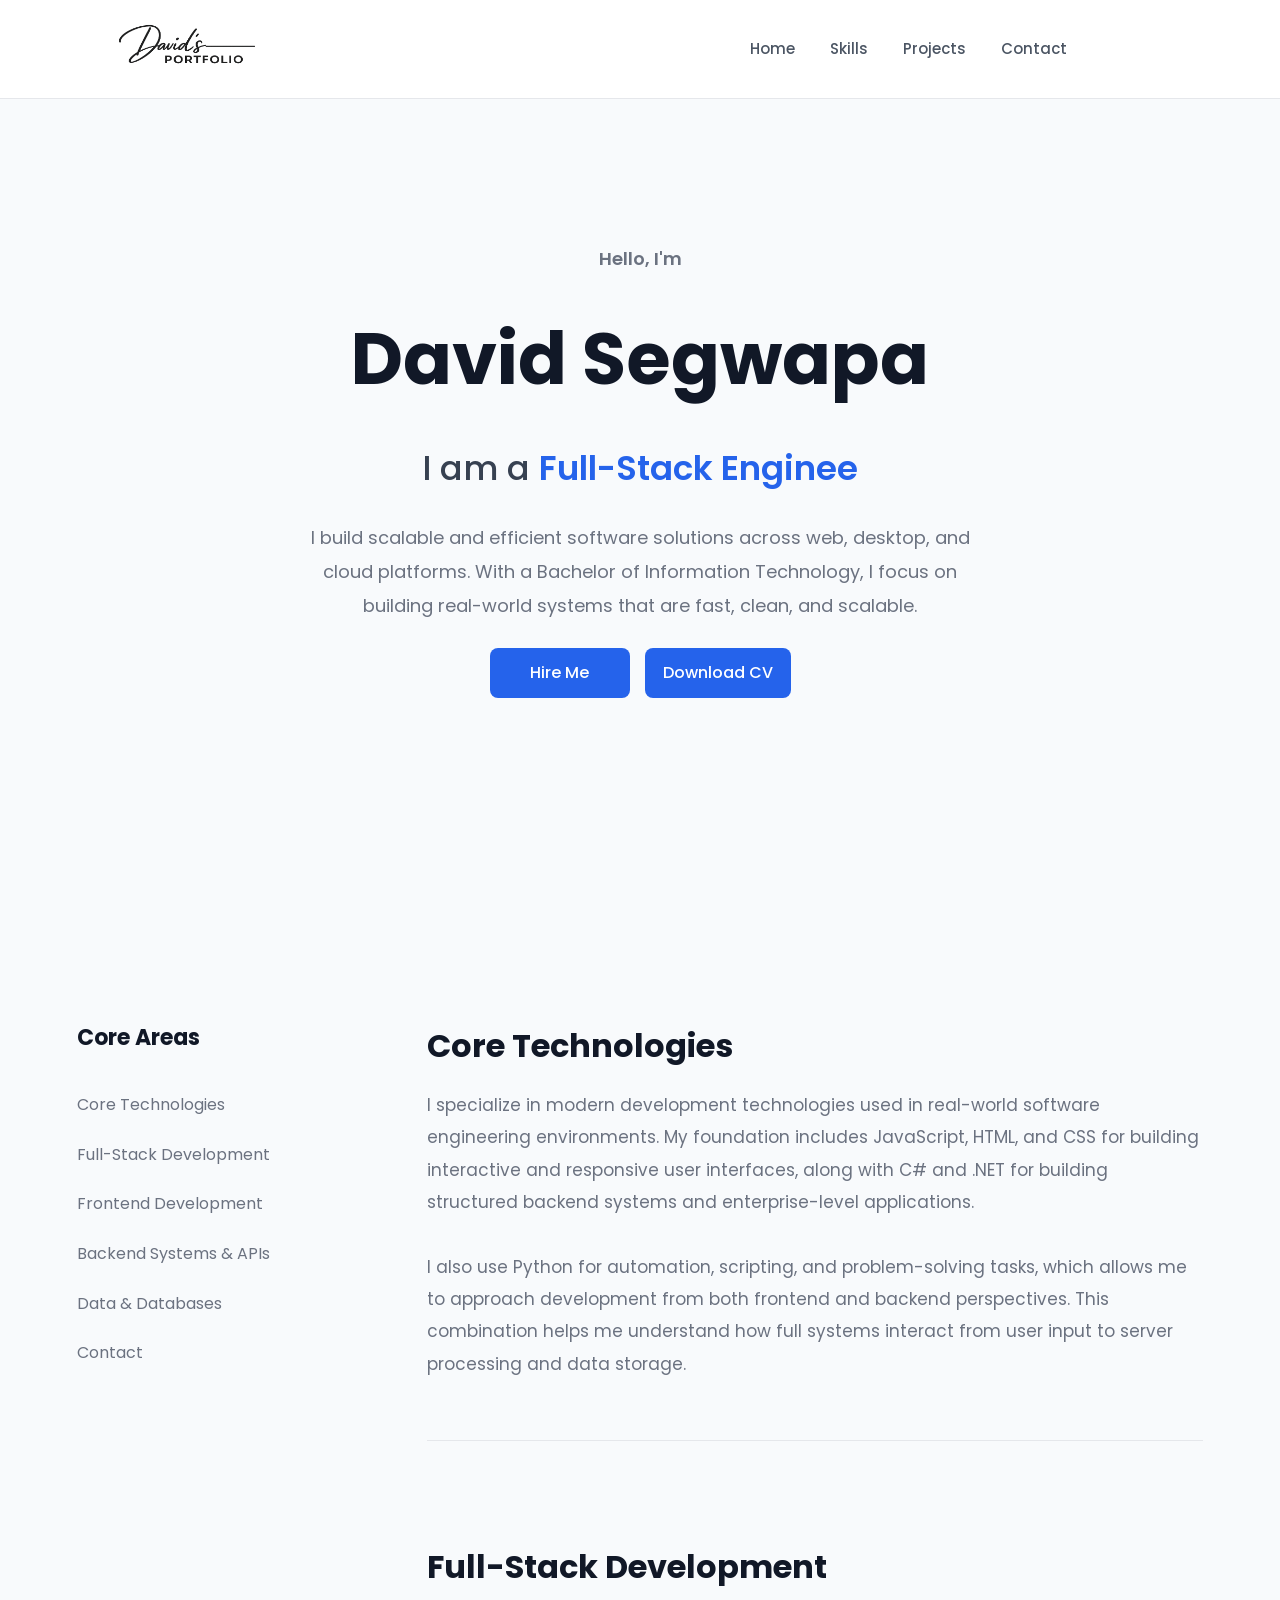
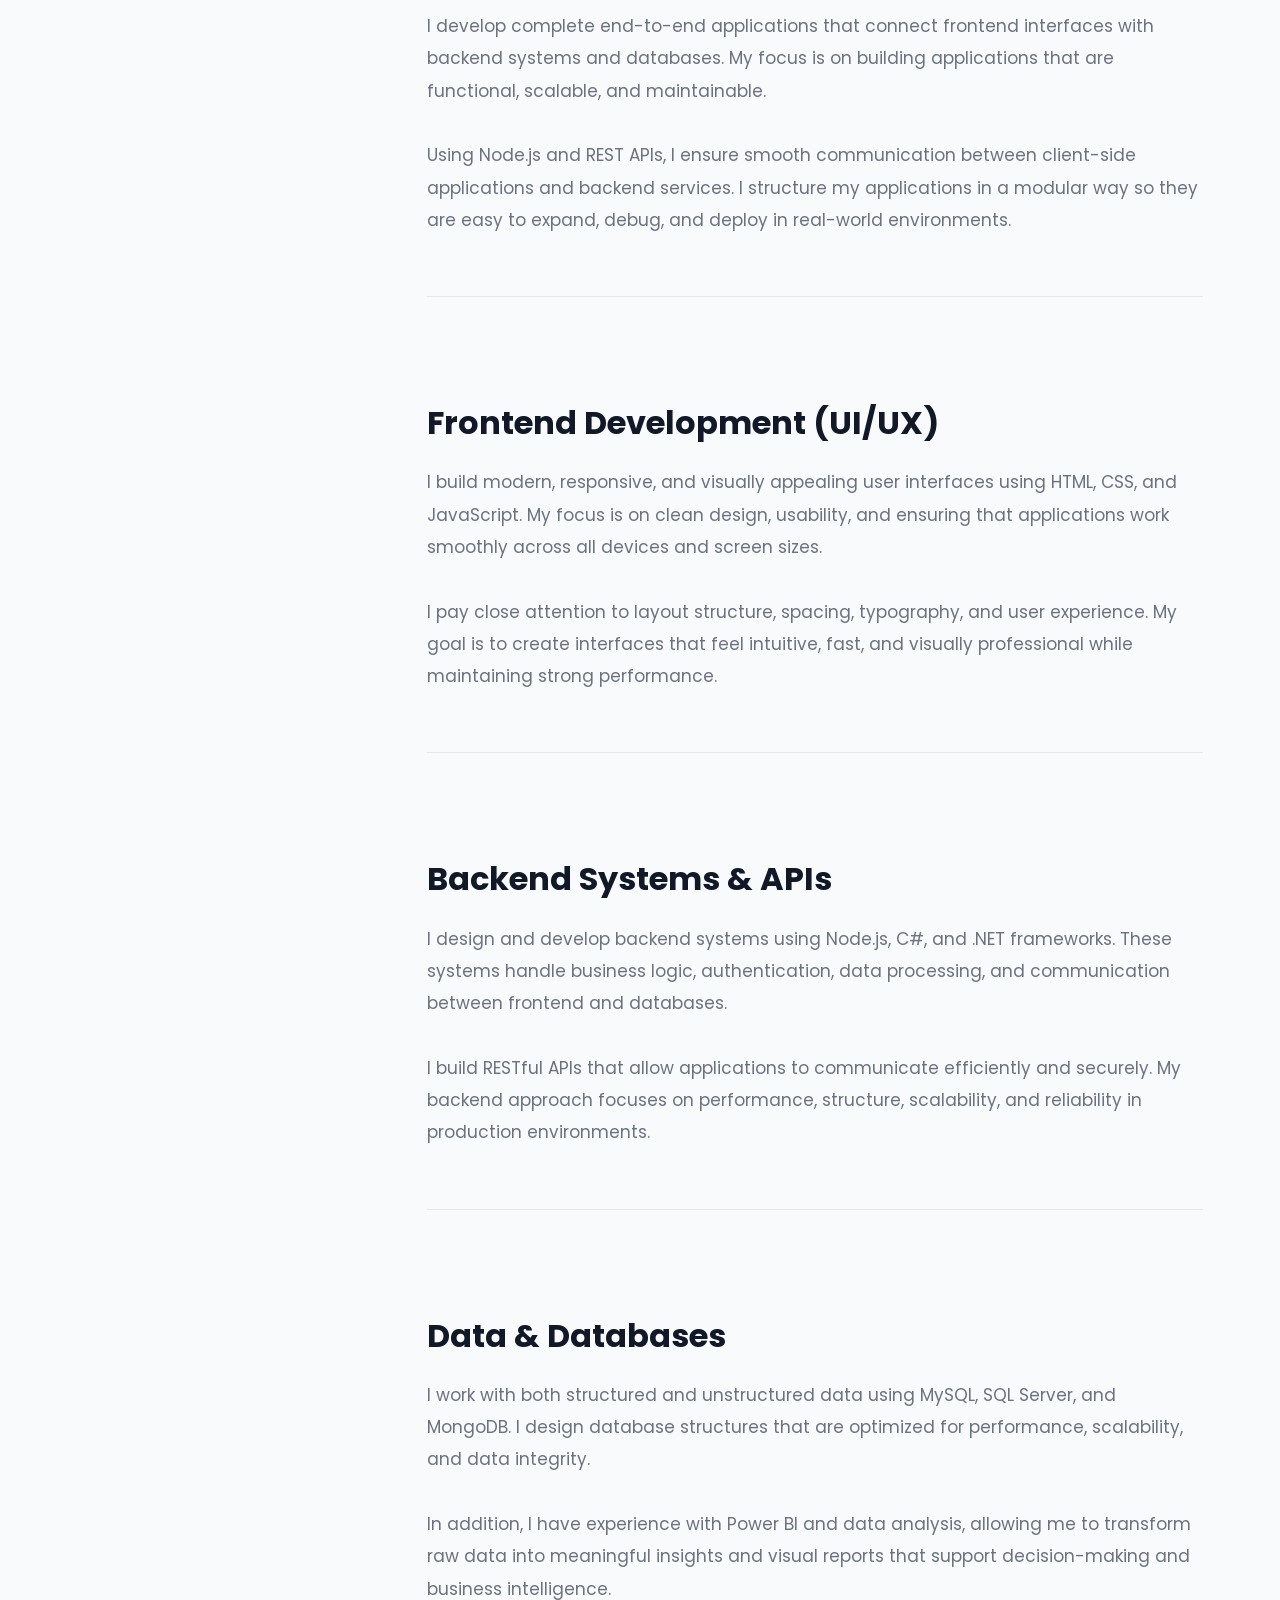
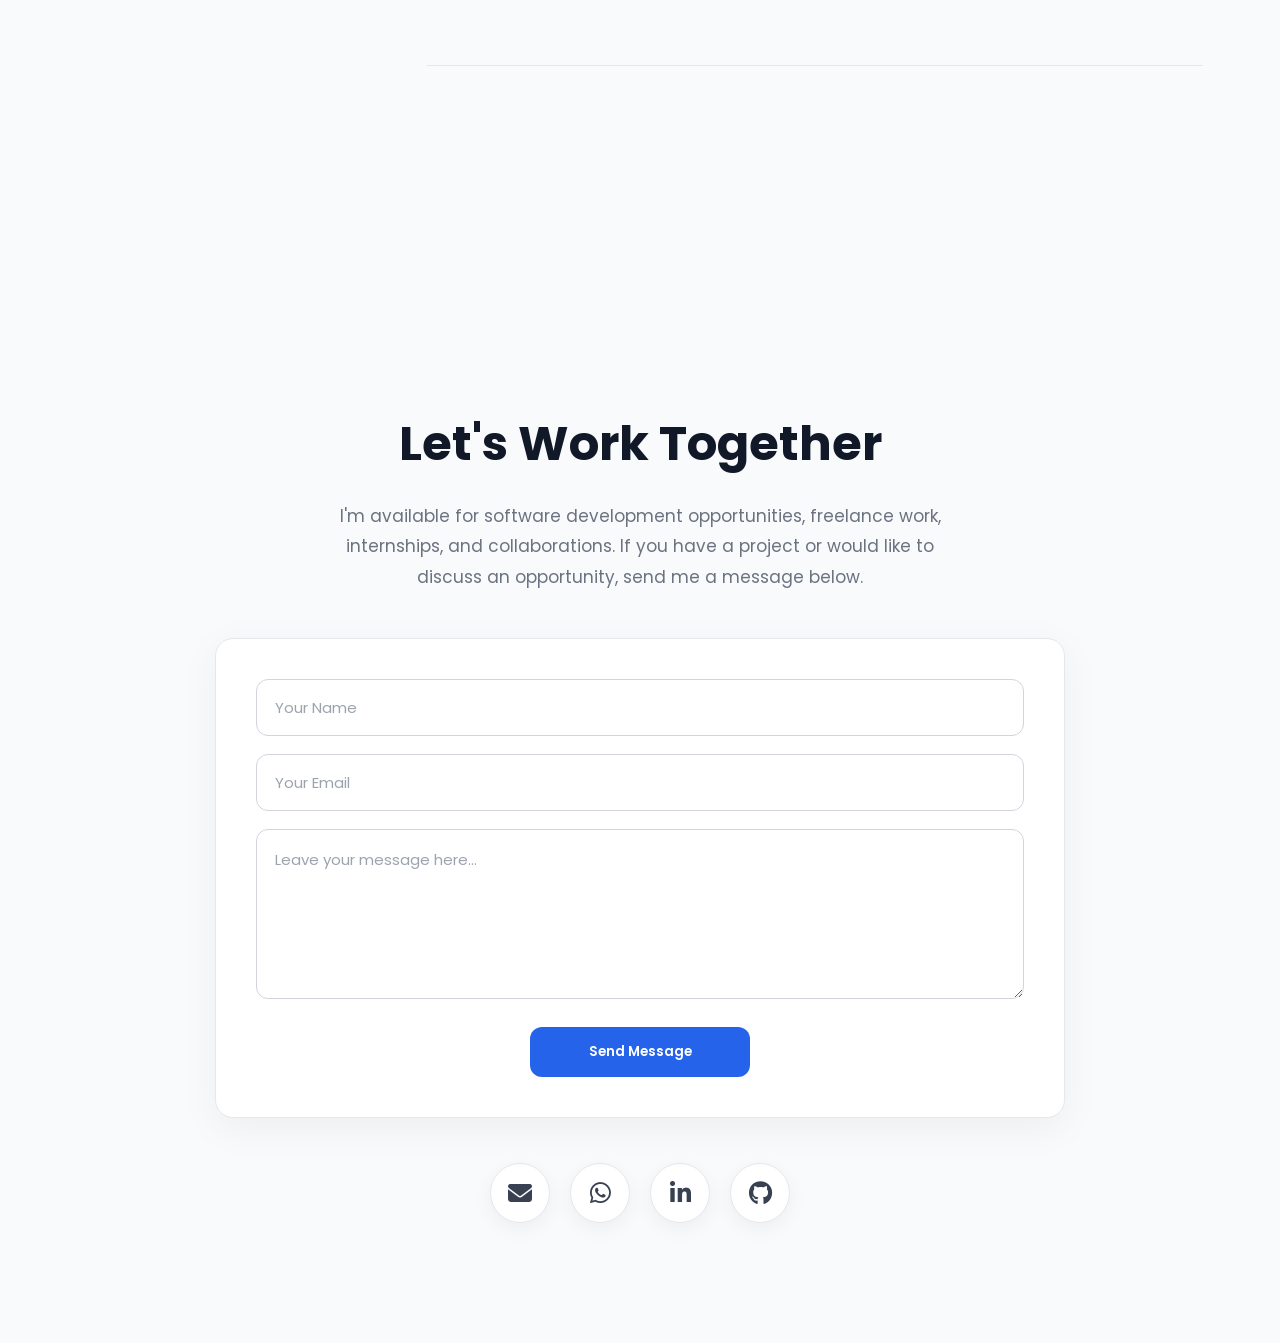
==== commit 3f3aeb5e: "Improved mobile navigation and sidebar" ====
--- a/docs/index.html
+++ b/docs/index.html
@@ -17,22 +17,22 @@
 
 <header>
   <div class="logo">
-    <img src="Images/ChatGPT Image Mar 22, 2026, 08_32_22 PM.png" alt="DavidDev Logo">
-  </div>
-
-  <nav id="nav">
+    <img src="/docs/Images/imagePortfolioIcon.png" alt="DavidDev Logo">
+  </div>
+
+<nav id="nav">
     <a href="#home">Home</a>
     <a href="#skills">Skills</a>
     <a href="#projects">Projects</a>
-    <a href="#about">About</a>
-    <a href="#expertise">Expertise</a>
     <a href="#hire">Contact</a>
-    
-
-  <div id="overlay"></div>
-
-  <div class="menu-toggle" id="menu-toggle">☰</div>
+</nav>
+
+<div class="menu-toggle" id="menu-toggle">
+    <i class="fas fa-bars"></i>
+</div>
+
 </header>
+<div id="overlay"></div>
 <!-- HERO -->
 <section class="hero" id="home">
   <div class="content">
--- a/docs/CSS/styles.css
+++ b/docs/CSS/styles.css
@@ -29,7 +29,7 @@
     top:0;
     left:0;
     width:100%;
-    z-index:1000;
+    z-index:3000;
 
     display:flex;
     justify-content:space-between;
@@ -41,6 +41,12 @@
     backdrop-filter:blur(18px);
 
     border-bottom:1px solid #e5e7eb;
+
+    transition:transform .35s ease;
+}
+
+header.hide{
+    transform:translateY(-100%);
 }
 
 .logo{
@@ -58,6 +64,7 @@
     justify-content:center;
     align-items:center;
     gap:35px;
+    z-index:3001;
 }
 
 nav a{
@@ -83,6 +90,35 @@
     font-size:28px;
     color:#1f2937;
     cursor:pointer;
+    z-index:2002;
+}
+
+#overlay{
+    position:fixed;
+    inset:0;
+
+    background:rgba(255,255,255,.15);
+    backdrop-filter:blur(10px);
+    -webkit-backdrop-filter:blur(10px);
+
+    opacity:0;
+    visibility:hidden;
+    pointer-events:none;
+
+    transition:.3s ease;
+
+    z-index:2500;
+}
+
+#overlay.active{
+    opacity:1;
+    visibility:visible;
+    pointer-events:auto;
+}
+
+body.menu-open{
+    overflow:hidden;
+    touch-action:none;
 }
 
 /* =========================
@@ -486,74 +522,73 @@
     display:block;
 }
 
-.buttons{
+nav{
+
+    position:fixed;
+
+    top:0;
+
+    right:-280px;
+
+    width:260px;
+
+    height:100vh;
+
+    background:white;
+
+    display:flex;
+
+    flex-direction:column;
+
+    justify-content:center;
+
+    align-items:flex-start;
+
+    gap:28px;
+
+    padding-left:35px;
+
+    transition:.35s ease;
+
+    z-index:2001;
+
+    box-shadow:-15px 0 40px rgba(0,0,0,.12);
+}
+
+nav.active{
+    right:0;
+}
+
+nav a{
+    font-size:18px;
+    width:100%;
+}
+
+.hero-name{
+    font-size:46px;
+}
+
+.hero-role{
+    font-size:24px;
+}
+
+.content p{
+    font-size:16px;
+}
+
+.skills-section{
+    flex-direction:column;
+}
+
+.skills-sidebar{
     display:none;
 }
 
-nav{
-
-    position:fixed;
-
-    top:75px;
-
-    right:-100%;
-
-    width:250px;
-
-    background:white;
-
-    flex-direction:column;
-
-    align-items:flex-start;
-
-    padding:30px;
-
-    gap:18px;
-
-    border-radius:16px 0 0 16px;
-
-    transition:.35s;
-
-    box-shadow:-10px 0 30px rgba(0,0,0,.08);
-}
-
-nav.active{
-
-    right:0;
-}
-
-.hero-name{
-
-    font-size:46px;
-}
-
-.hero-role{
-
-    font-size:24px;
-}
-
-.content p{
-
-    font-size:16px;
-}
-
-.skills-section{
-
-    flex-direction:column;
-}
-
-.skills-sidebar{
-
-    display:none;
-}
-
 .modal-content{
-
     padding:25px;
 }
 
 }
-
 /* ==========================================
    CONTACT / HIRE SECTION (LIGHT MODERN UI)
 ========================================== */
